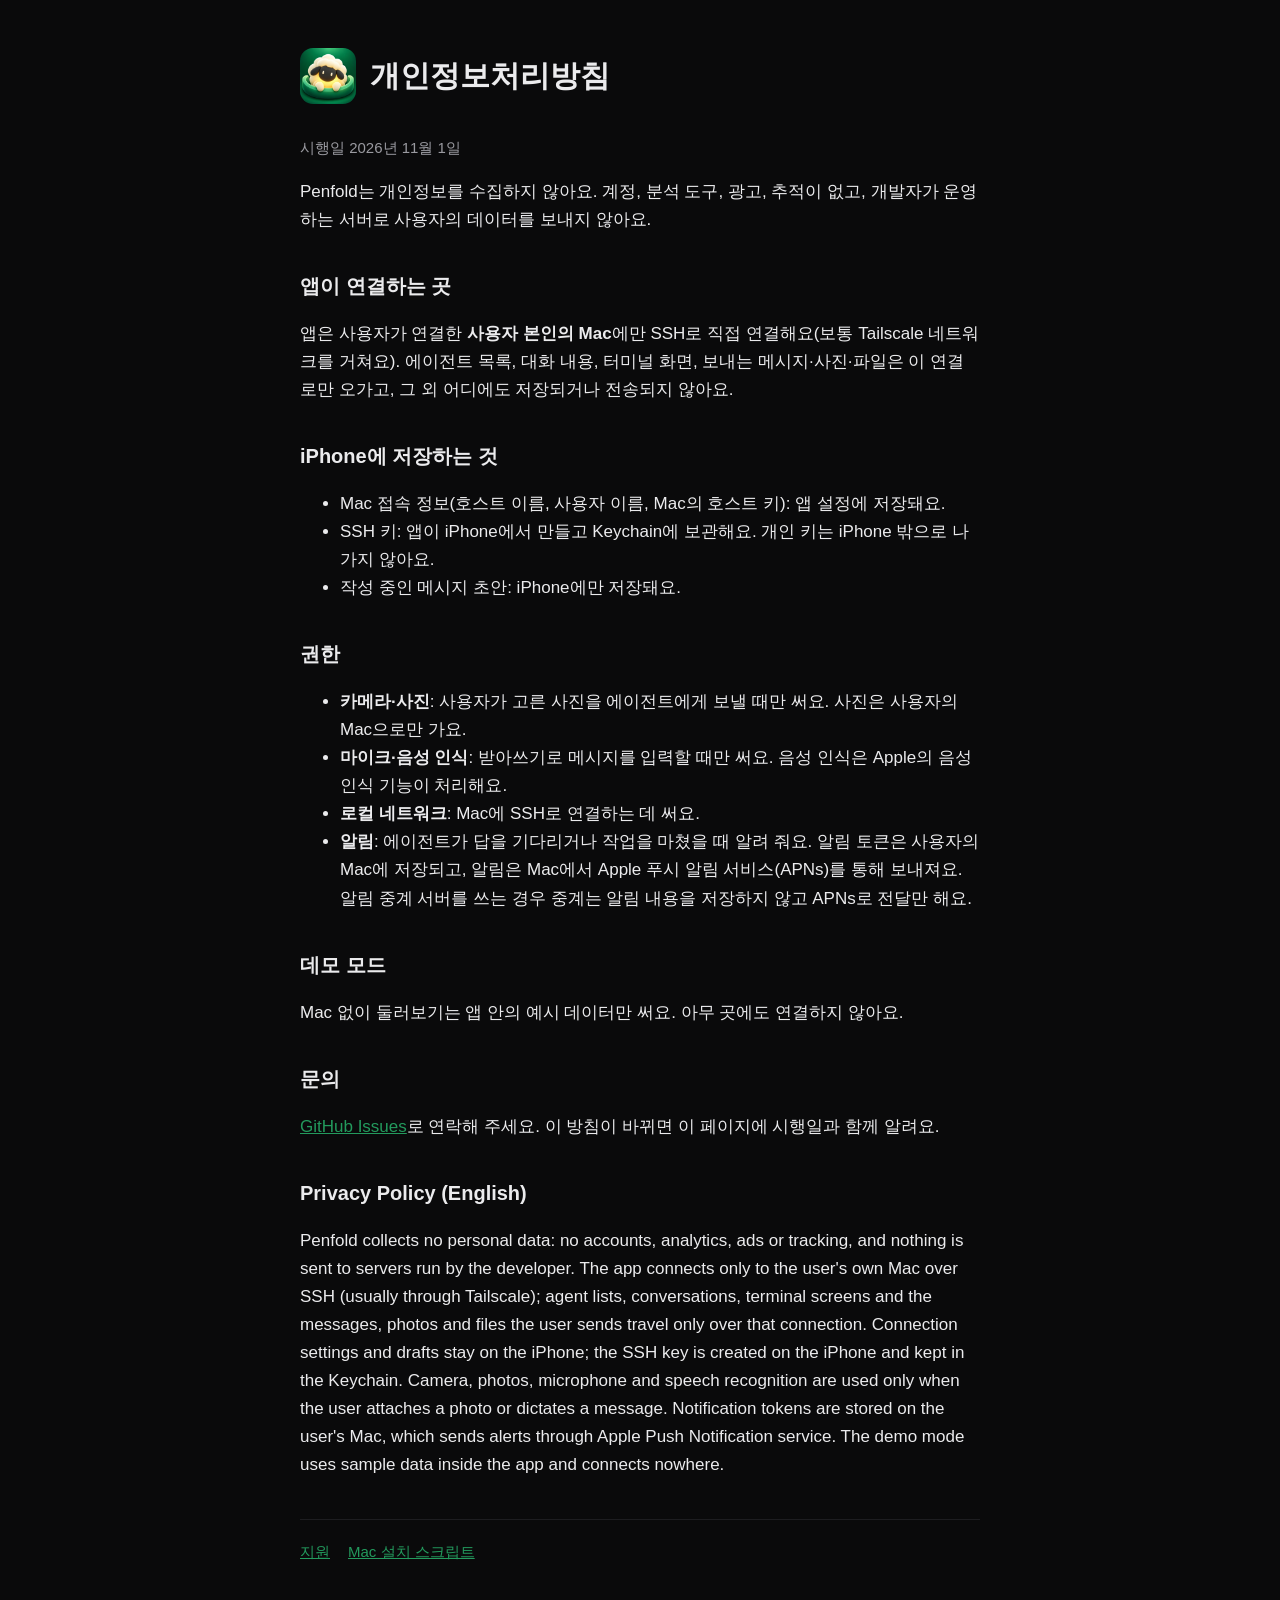
==== docs/privacy.html @ 0539cc74 "Support and privacy pages (GitHub Pages from docs/) Co-Authored-By: Claude Opus 5.5 <noreply@anthrop" ====
<!doctype html>
<html lang="ko">
<head>
<meta charset="utf-8"><meta name="viewport" content="width=device-width, initial-scale=1">
<title>Penfold 개인정보처리방침</title><link rel="stylesheet" href="style.css">
</head>
<body><main>
<header><img src="icon.png" alt=""><h1>개인정보처리방침</h1></header>
<p class="muted">시행일 2026년 11월 1일</p>

<p>Penfold는 개인정보를 수집하지 않아요. 계정, 분석 도구, 광고, 추적이 없고, 개발자가 운영하는 서버로 사용자의 데이터를 보내지 않아요.</p>

<h2>앱이 연결하는 곳</h2>
<p>앱은 사용자가 연결한 <b>사용자 본인의 Mac</b>에만 SSH로 직접 연결해요(보통 Tailscale 네트워크를 거쳐요). 에이전트 목록, 대화 내용, 터미널 화면, 보내는 메시지·사진·파일은 이 연결로만 오가고, 그 외 어디에도 저장되거나 전송되지 않아요.</p>

<h2>iPhone에 저장하는 것</h2>
<ul>
<li>Mac 접속 정보(호스트 이름, 사용자 이름, Mac의 호스트 키): 앱 설정에 저장돼요.</li>
<li>SSH 키: 앱이 iPhone에서 만들고 Keychain에 보관해요. 개인 키는 iPhone 밖으로 나가지 않아요.</li>
<li>작성 중인 메시지 초안: iPhone에만 저장돼요.</li>
</ul>

<h2>권한</h2>
<ul>
<li><b>카메라·사진</b>: 사용자가 고른 사진을 에이전트에게 보낼 때만 써요. 사진은 사용자의 Mac으로만 가요.</li>
<li><b>마이크·음성 인식</b>: 받아쓰기로 메시지를 입력할 때만 써요. 음성 인식은 Apple의 음성 인식 기능이 처리해요.</li>
<li><b>로컬 네트워크</b>: Mac에 SSH로 연결하는 데 써요.</li>
<li><b>알림</b>: 에이전트가 답을 기다리거나 작업을 마쳤을 때 알려 줘요. 알림 토큰은 사용자의 Mac에 저장되고, 알림은 Mac에서 Apple 푸시 알림 서비스(APNs)를 통해 보내져요. 알림 중계 서버를 쓰는 경우 중계는 알림 내용을 저장하지 않고 APNs로 전달만 해요.</li>
</ul>

<h2>데모 모드</h2>
<p>Mac 없이 둘러보기는 앱 안의 예시 데이터만 써요. 아무 곳에도 연결하지 않아요.</p>

<h2>문의</h2>
<p><a href="https://github.com/SihyunAdventure/penfold-mac/issues">GitHub Issues</a>로 연락해 주세요. 이 방침이 바뀌면 이 페이지에 시행일과 함께 알려요.</p>

<h2 lang="en">Privacy Policy (English)</h2>
<p lang="en">Penfold collects no personal data: no accounts, analytics, ads or tracking, and nothing is sent to servers run by the developer. The app connects only to the user's own Mac over SSH (usually through Tailscale); agent lists, conversations, terminal screens and the messages, photos and files the user sends travel only over that connection. Connection settings and drafts stay on the iPhone; the SSH key is created on the iPhone and kept in the Keychain. Camera, photos, microphone and speech recognition are used only when the user attaches a photo or dictates a message. Notification tokens are stored on the user's Mac, which sends alerts through Apple Push Notification service. The demo mode uses sample data inside the app and connects nowhere.</p>

<nav><a href="index.html">지원</a><a href="https://github.com/SihyunAdventure/penfold-mac">Mac 설치 스크립트</a></nav>
</main></body></html>
---- docs/style.css ----
:root { color-scheme: dark; --bg: #0a0a0b; --text: #ebebed; --muted: #9a9aa0; --accent: #239a5d; --line: #1d1d20; }
* { box-sizing: border-box; }
body { margin: 0; background: var(--bg); color: var(--text); font: 17px/1.65 -apple-system, BlinkMacSystemFont, "Apple SD Gothic Neo", "Pretendard", sans-serif; }
main { max-width: 720px; margin: 0 auto; padding: 48px 20px 80px; }
header { display: flex; align-items: center; gap: 14px; margin-bottom: 32px; }
header img { width: 56px; height: 56px; border-radius: 13px; }
h1 { font-size: 30px; margin: 0; }
h2 { font-size: 20px; margin: 36px 0 8px; }
p, li { color: var(--text); }
.muted { color: var(--muted); font-size: 15px; }
a { color: var(--accent); }
code { background: var(--line); padding: 2px 6px; border-radius: 6px; font-size: 15px; word-break: break-all; }
nav { display: flex; gap: 18px; font-size: 15px; margin-top: 40px; padding-top: 20px; border-top: 1px solid var(--line); }
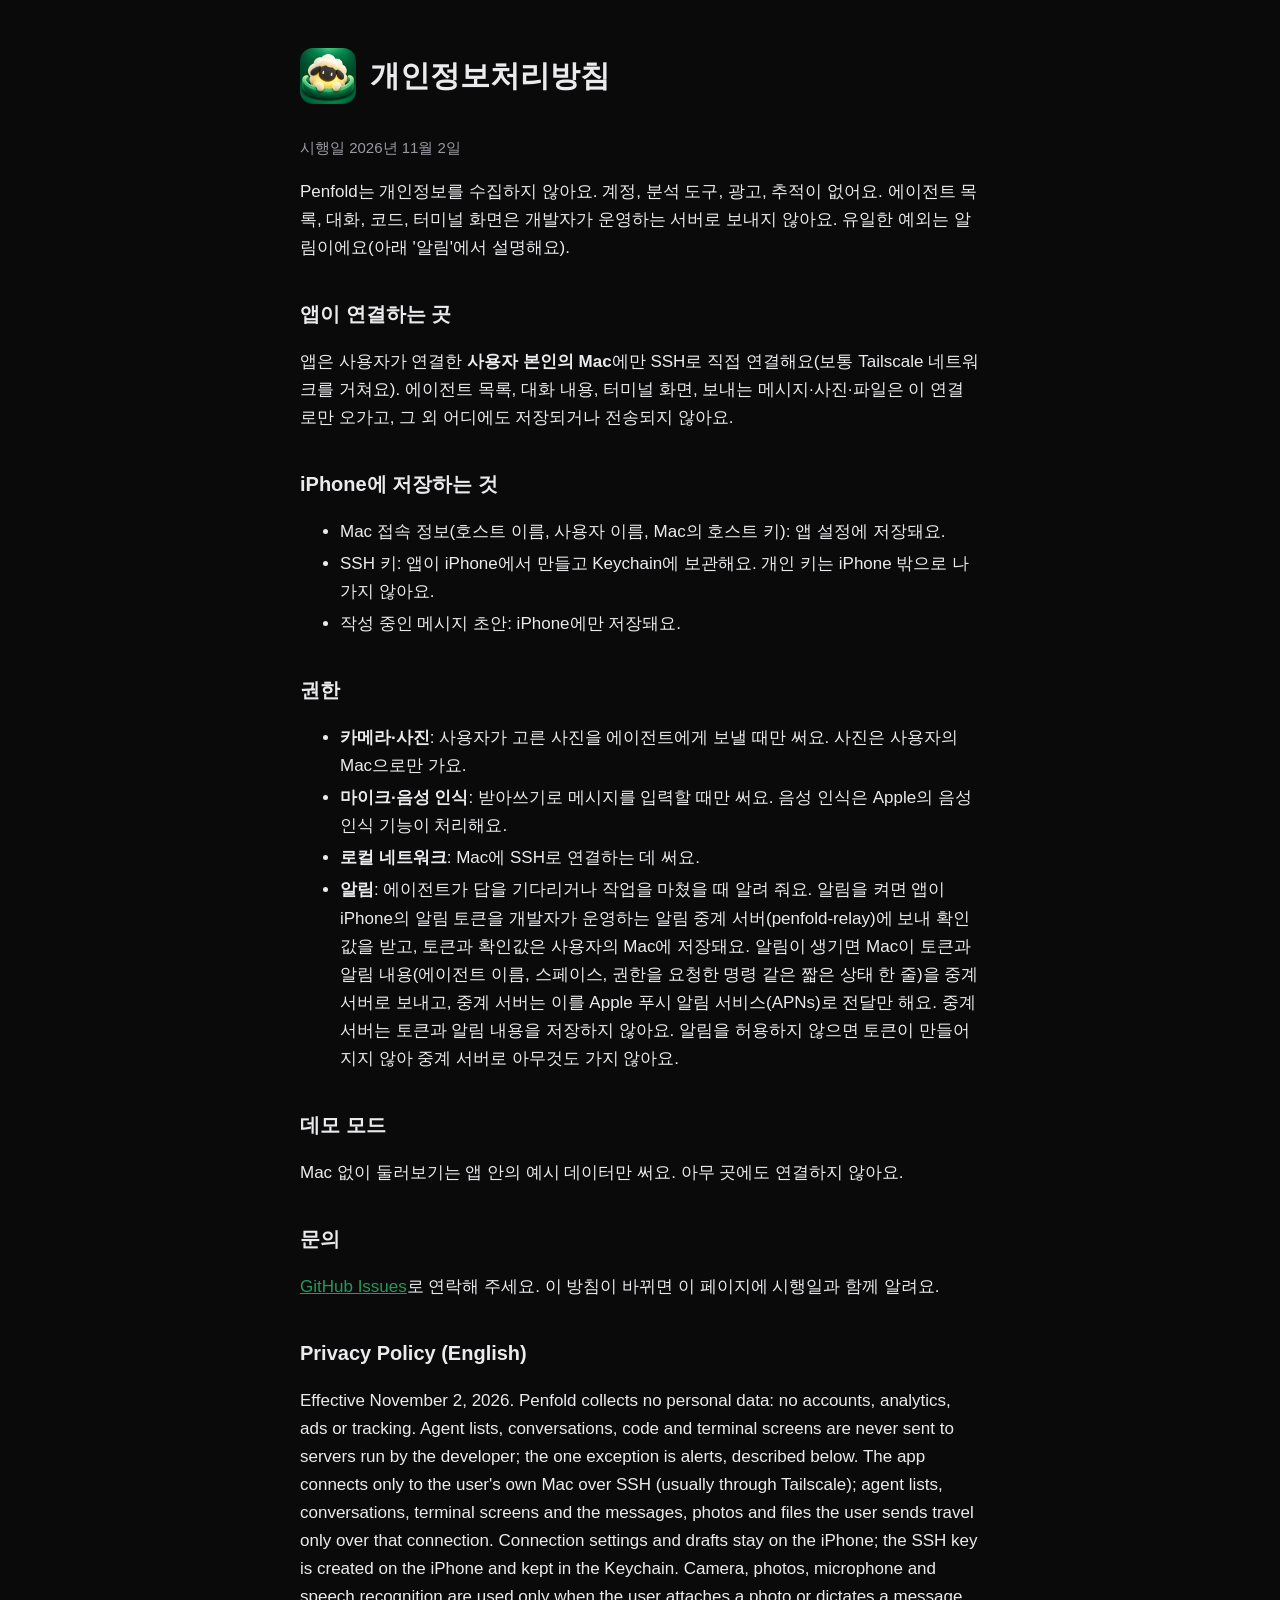
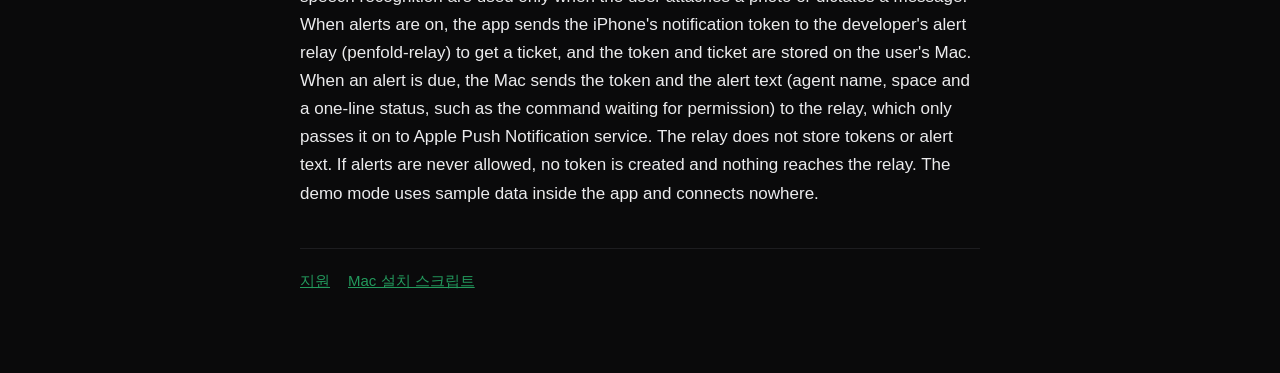
==== commit f08831de: "Privacy policy: say plainly that every alert goes through penfold-relay, and what it carries Co-Auth" ====
--- a/docs/privacy.html
+++ b/docs/privacy.html
@@ -6,9 +6,9 @@
 </head>
 <body><main>
 <header><img src="icon.png" alt=""><h1>개인정보처리방침</h1></header>
-<p class="muted">시행일 2026년 11월 1일</p>
+<p class="muted">시행일 2026년 11월 2일</p>
 
-<p>Penfold는 개인정보를 수집하지 않아요. 계정, 분석 도구, 광고, 추적이 없고, 개발자가 운영하는 서버로 사용자의 데이터를 보내지 않아요.</p>
+<p>Penfold는 개인정보를 수집하지 않아요. 계정, 분석 도구, 광고, 추적이 없어요. 에이전트 목록, 대화, 코드, 터미널 화면은 개발자가 운영하는 서버로 보내지 않아요. 유일한 예외는 알림이에요(아래 '알림'에서 설명해요).</p>
 
 <h2>앱이 연결하는 곳</h2>
 <p>앱은 사용자가 연결한 <b>사용자 본인의 Mac</b>에만 SSH로 직접 연결해요(보통 Tailscale 네트워크를 거쳐요). 에이전트 목록, 대화 내용, 터미널 화면, 보내는 메시지·사진·파일은 이 연결로만 오가고, 그 외 어디에도 저장되거나 전송되지 않아요.</p>
@@ -25,7 +25,7 @@
 <li><b>카메라·사진</b>: 사용자가 고른 사진을 에이전트에게 보낼 때만 써요. 사진은 사용자의 Mac으로만 가요.</li>
 <li><b>마이크·음성 인식</b>: 받아쓰기로 메시지를 입력할 때만 써요. 음성 인식은 Apple의 음성 인식 기능이 처리해요.</li>
 <li><b>로컬 네트워크</b>: Mac에 SSH로 연결하는 데 써요.</li>
-<li><b>알림</b>: 에이전트가 답을 기다리거나 작업을 마쳤을 때 알려 줘요. 알림 토큰은 사용자의 Mac에 저장되고, 알림은 Mac에서 Apple 푸시 알림 서비스(APNs)를 통해 보내져요. 알림 중계 서버를 쓰는 경우 중계는 알림 내용을 저장하지 않고 APNs로 전달만 해요.</li>
+<li><b>알림</b>: 에이전트가 답을 기다리거나 작업을 마쳤을 때 알려 줘요. 알림을 켜면 앱이 iPhone의 알림 토큰을 개발자가 운영하는 알림 중계 서버(penfold-relay)에 보내 확인값을 받고, 토큰과 확인값은 사용자의 Mac에 저장돼요. 알림이 생기면 Mac이 토큰과 알림 내용(에이전트 이름, 스페이스, 권한을 요청한 명령 같은 짧은 상태 한 줄)을 중계 서버로 보내고, 중계 서버는 이를 Apple 푸시 알림 서비스(APNs)로 전달만 해요. 중계 서버는 토큰과 알림 내용을 저장하지 않아요. 알림을 허용하지 않으면 토큰이 만들어지지 않아 중계 서버로 아무것도 가지 않아요.</li>
 </ul>
 
 <h2>데모 모드</h2>
@@ -35,7 +35,7 @@
 <p><a href="https://github.com/SihyunAdventure/penfold-mac/issues">GitHub Issues</a>로 연락해 주세요. 이 방침이 바뀌면 이 페이지에 시행일과 함께 알려요.</p>
 
 <h2 lang="en">Privacy Policy (English)</h2>
-<p lang="en">Penfold collects no personal data: no accounts, analytics, ads or tracking, and nothing is sent to servers run by the developer. The app connects only to the user's own Mac over SSH (usually through Tailscale); agent lists, conversations, terminal screens and the messages, photos and files the user sends travel only over that connection. Connection settings and drafts stay on the iPhone; the SSH key is created on the iPhone and kept in the Keychain. Camera, photos, microphone and speech recognition are used only when the user attaches a photo or dictates a message. Notification tokens are stored on the user's Mac, which sends alerts through Apple Push Notification service. The demo mode uses sample data inside the app and connects nowhere.</p>
+<p lang="en">Effective November 2, 2026. Penfold collects no personal data: no accounts, analytics, ads or tracking. Agent lists, conversations, code and terminal screens are never sent to servers run by the developer; the one exception is alerts, described below. The app connects only to the user's own Mac over SSH (usually through Tailscale); agent lists, conversations, terminal screens and the messages, photos and files the user sends travel only over that connection. Connection settings and drafts stay on the iPhone; the SSH key is created on the iPhone and kept in the Keychain. Camera, photos, microphone and speech recognition are used only when the user attaches a photo or dictates a message. When alerts are on, the app sends the iPhone's notification token to the developer's alert relay (penfold-relay) to get a ticket, and the token and ticket are stored on the user's Mac. When an alert is due, the Mac sends the token and the alert text (agent name, space and a one-line status, such as the command waiting for permission) to the relay, which only passes it on to Apple Push Notification service. The relay does not store tokens or alert text. If alerts are never allowed, no token is created and nothing reaches the relay. The demo mode uses sample data inside the app and connects nowhere.</p>
 
 <nav><a href="index.html">지원</a><a href="https://github.com/SihyunAdventure/penfold-mac">Mac 설치 스크립트</a></nav>
 </main></body></html>
--- a/docs/style.css
+++ b/docs/style.css
@@ -11,3 +11,21 @@
 a { color: var(--accent); }
 code { background: var(--line); padding: 2px 6px; border-radius: 6px; font-size: 15px; word-break: break-all; }
 nav { display: flex; gap: 18px; font-size: 15px; margin-top: 40px; padding-top: 20px; border-top: 1px solid var(--line); }
+.note { border: 1px solid var(--line); border-left: 3px solid var(--accent); border-radius: 10px; padding: 12px 14px; background: #111113; }
+.langs { display: flex; flex-wrap: wrap; gap: 6px 14px; font-size: 14px; margin: -16px 0 28px; color: var(--muted); }
+.langs b { color: var(--text); font-weight: 600; }
+.lead { font-size: 19px; color: var(--text); }
+.status { color: var(--muted); font-size: 15px; }
+.shots { display: flex; gap: 12px; overflow-x: auto; scroll-snap-type: x mandatory; margin: 28px -20px; padding: 0 20px 8px; }
+.shots figure { margin: 0; flex: 0 0 200px; scroll-snap-align: start; }
+.shots img { width: 200px; height: auto; display: block; border-radius: 18px; border: 1px solid var(--line); }
+.shots figcaption { font-size: 14px; color: var(--muted); margin-top: 8px; line-height: 1.4; }
+.features { display: grid; grid-template-columns: repeat(auto-fit, minmax(200px, 1fr)); gap: 12px; margin: 12px 0; }
+.features div { border: 1px solid var(--line); border-radius: 12px; padding: 12px 14px; background: #111113; font-size: 15px; line-height: 1.55; color: var(--muted); }
+.features b { display: block; color: var(--text); font-size: 16px; margin-bottom: 4px; }
+.flow { display: flex; flex-wrap: wrap; align-items: center; gap: 8px; margin: 12px 0; font-size: 15px; }
+.flow span { border: 1px solid var(--line); border-radius: 10px; padding: 6px 12px; background: #111113; }
+.flow i { color: var(--muted); font-style: normal; }
+ol { padding-left: 22px; } li { margin: 4px 0; }
+pre { background: var(--line); padding: 12px 14px; border-radius: 10px; overflow-x: auto; font-size: 14px; }
+pre code { background: none; padding: 0; word-break: normal; }
